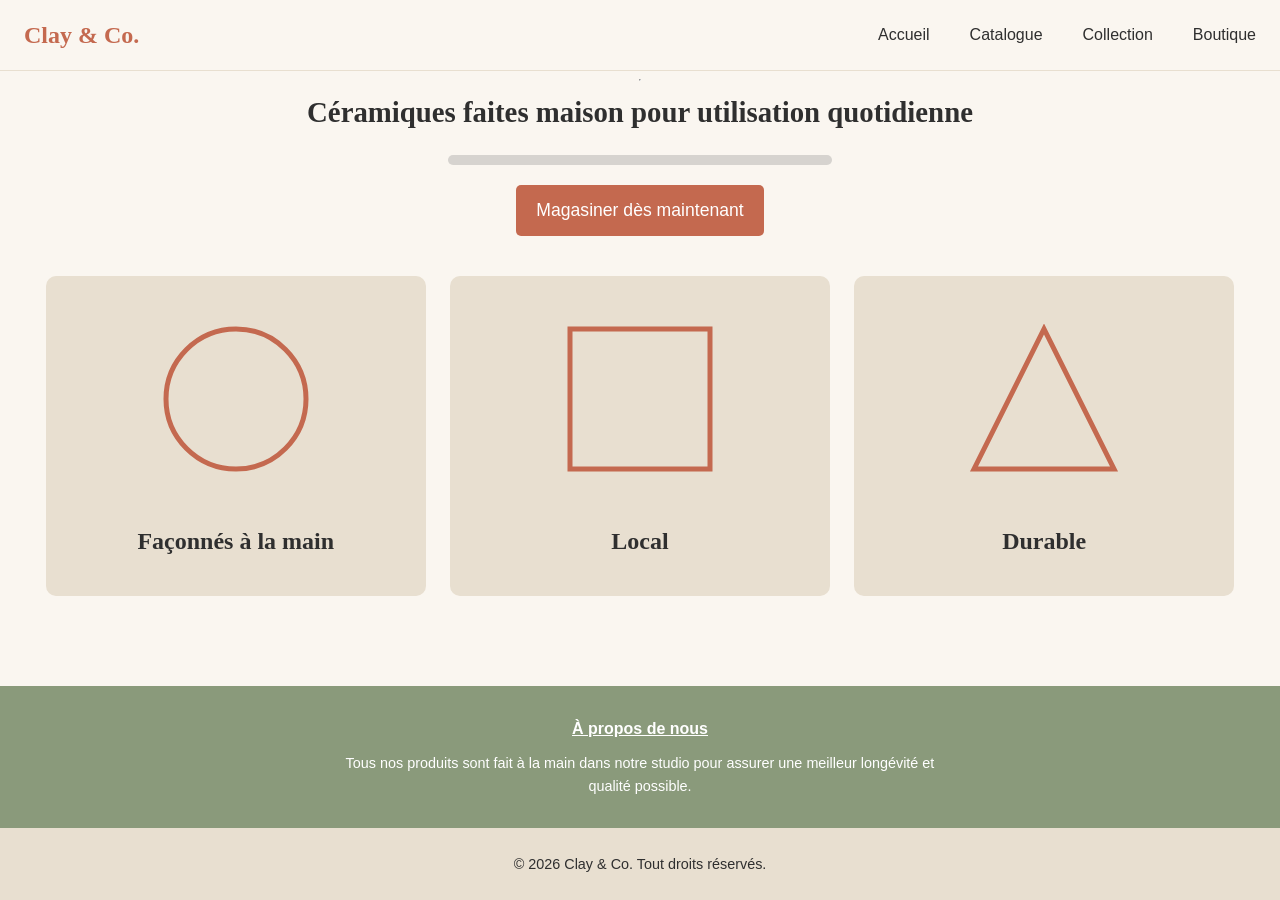
==== pages/index.html @ 54d86fa4 "Page d'accueil du site web Clay & Co." ====
<!-- Équipe 10: Félix Désilets (20377097),  Jonathan Audet (20373865) ... -->
<!DOCTYPE html>
<html lang="fr">
	<head>
		<meta charset="UTF-8"/>
		<link rel="stylesheet" href="../styles/style.css">
		<title>Accueil</title>
	</head>

	<body>
		<header>
			<div class="logo">Clay &amp; Co. </div>
			<nav> 
				<a href="./index.html">Accueil</a>		
				<a href="./catalogue.html">Catalogue</a>
				<a href="./collection.html">Collection</a>
				<a href="./boutique.html">Boutique</a>
			</nav>
			
		</header>
		
		<hr>

		<main>
			<h2>Céramiques faites maison pour utilisation quotidienne</h2>
			
			<hr id="spacer">

				<div id="boite-bouton">
					<button type="button" onclick="window.location.href='./catalogue.html'">Magasiner dès maintenant</button>
				</div>
			
				<section id="boites">
				<div class="boite">
					<svg xmlns="http://www.w3.org/2000/svg" width="150" height="150">
						<circle cx="75" cy="75" r="70" stroke="#C4694F" fill="#E8DFD0" stroke-width="5" />
					</svg>	
					<p>Façonnés à la main</p>
				</div>

				<div class="boite">
					<svg xmlns="http://www.w3.org/2000/svg" width="150" height="150">
						<rect x="5" y="5" width="140" height="140" stroke="#C4694F" fill="#E8DFD0" stroke-width="5"/>
					</svg>
					<p>Local</p>
				</div>

				<div class="boite">
					<svg xmlns="http://www.w3.org/2000/svg" width="150" height="150">
						<polygon points= "5,145 75,5 145,145" stroke="#C4694F" fill="#E8DFD0" stroke-width="5" />
					</svg>
					<p>Durable</p>
				</div>
			</section>
			
		</main>
		
		<section id="a-propos">
  			<h4>À propos de nous</h4>
  			<p>Tous nos produits sont fait à la main dans notre studio pour assurer une meilleur longévité et qualité possible.</p>
		</section>

		<footer class="droits">
				<p> &copy; 2026 Clay &amp; Co. Tout droits réservés.</p>
		</footer>
	</body>
</html>
---- styles/style.css ----
/* Équipe 10: Félix Désilets (20377097), ...*/
body {
  margin: 0;
  min-height: 100vh;
  display: flex;
  flex-direction: column;
  background-color: #FAF6F0;
  color: #2F2F2F;
  font-family: 'Lato', sans-serif;
  line-height: 1.6;
}

header {
  display: flex;
  justify-content: space-between;
  align-items: center;
  padding: 16px 24px;
  border-bottom: 1px solid #E8DFD0;
}

.logo {
  margin: 0;
  font-family: 'Playfair Display', serif;
  font-size: 24px;
  color: #C4694F;
  font-weight: bold;
}

nav {
  display: flex;
  gap: 40px;
}

nav a {
  text-decoration: none;
  color: #2F2F2F;
}

nav a:hover {
  color: #C4694F;
}

nav a.active {
  color: #C4694F;
  font-weight: bold;
}

main {
  flex: 1;
  margin: 0;
  font-family: 'Lato', sans-serif;
}

#a-propos {
  background-color: #8A9A7B;
  color: #2F2F2F;
  text-align: center;
  padding: 20px 0;
  margin:0;
  margin-bottom: 0;
}

#a-propos h4 {
  margin: 10px auto;
  color: White;
  text-decoration: underline;
}

#a-propos p {
  max-width: 600px;
  margin: 10px auto;
  color: White;
  font-size: 0.9rem;
}

.droits {
  background-color: #E8DFD0;
  color: #2F2F2F;
  text-align: center;
  padding: 10px;
  font-size: 0.9rem;
  margin-top: 0;
}

main h2 {
  text-align: center;
  margin-top: 0;
  font-size: 1.8rem;
  font-family: 'Playfair Display', serif;
  margin-bottom: 10px;
}

.boite {
  background-color: #e8dfd0;
  flex:1;
  padding: 4% 4% 3% 4%;
  text-align: center;
  border-radius: 10px;
}

#boites {
  display: flex;
  gap: 2%;
  max-width: 98%;
  margin: 20px 2%;
  padding: 20px;
}

#boites svg {
  text-align: center;
}

.boite p {
  text-align: center;
  margin: 40px 0 0 0;
  color: #2F2F2F;
  opacity: 1;
  font-size: 1.5rem;
  font-family: 'Playfair Display', serif;
  font-weight: bold;
}

#spacer {
  background-color:gray;
  height: 10px;
  margin: 20px 35%;
  border-radius: 10px;
  opacity: 0.3;
  border: none;
}

#boite-bouton button {
  background-color: #C4694F;
  color: white;
  padding: 15px 20px;
  border-radius: 5px;
  display: inline-block;
  border: none;
  font-family: inherit;
  font-size: 1.1rem;
  transition: background-color 0.2s;
}

#boite-bouton button:hover {
  background-color: #A0523D;
  cursor: pointer;
}

#boite-bouton button:active {
  background-color: #8B3E2F;
  transform: translateY(2px);
}

#boite-bouton {
  text-align: center;
  margin: 15px 0;
}
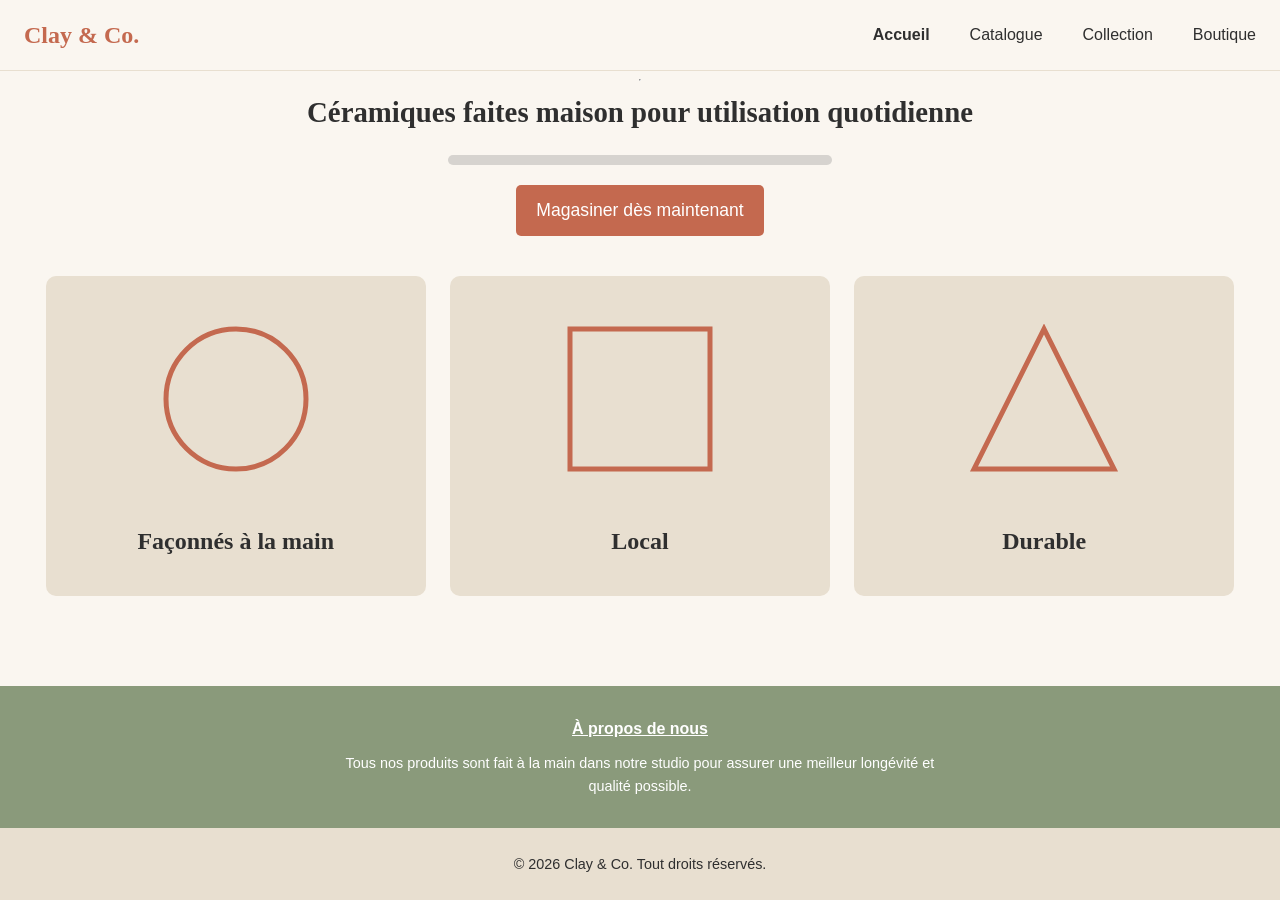
==== commit 7959f6cd: "FCT Mise en évidence de la page sélectionné dans le nav" ====
--- a/pages/index.html
+++ b/pages/index.html
@@ -11,7 +11,7 @@
 		<header>
 			<div class="logo">Clay &amp; Co. </div>
 			<nav> 
-				<a href="./index.html">Accueil</a>		
+				<a href="./index.html"><strong>Accueil</strong></a>		
 				<a href="./catalogue.html">Catalogue</a>
 				<a href="./collection.html">Collection</a>
 				<a href="./boutique.html">Boutique</a>
--- a/styles/style.css
+++ b/styles/style.css
@@ -1,10 +1,17 @@
-/* Équipe 10: Félix Désilets (20377097), ...*/
+/* Équipe 10: Félix Désilets (20377097), Jonathan Audet (20373865) */
+:root {
+  --beige-creme: #FAF6F0;
+  --beige-sable: #E8DFD0;
+  --orange-terracota: #C4694F;
+  --vert-sage: #8A9A7B;
+}
+
 body {
   margin: 0;
   min-height: 100vh;
   display: flex;
   flex-direction: column;
-  background-color: #FAF6F0;
+  background-color: var(--beige-creme);
   color: #2F2F2F;
   font-family: 'Lato', sans-serif;
   line-height: 1.6;
@@ -15,34 +22,7 @@
   justify-content: space-between;
   align-items: center;
   padding: 16px 24px;
-  border-bottom: 1px solid #E8DFD0;
-}
-
-.logo {
-  margin: 0;
-  font-family: 'Playfair Display', serif;
-  font-size: 24px;
-  color: #C4694F;
-  font-weight: bold;
-}
-
-nav {
-  display: flex;
-  gap: 40px;
-}
-
-nav a {
-  text-decoration: none;
-  color: #2F2F2F;
-}
-
-nav a:hover {
-  color: #C4694F;
-}
-
-nav a.active {
-  color: #C4694F;
-  font-weight: bold;
+  border-bottom: 1px solid var(--beige-sable);
 }
 
 main {
@@ -51,30 +31,68 @@
   font-family: 'Lato', sans-serif;
 }
 
-#a-propos {
-  background-color: #8A9A7B;
-  color: #2F2F2F;
-  text-align: center;
-  padding: 20px 0;
-  margin:0;
-  margin-bottom: 0;
-}
-
-#a-propos h4 {
-  margin: 10px auto;
-  color: White;
-  text-decoration: underline;
-}
-
-#a-propos p {
-  max-width: 600px;
-  margin: 10px auto;
-  color: White;
-  font-size: 0.9rem;
-}
+main h2 {
+  text-align: center;
+  margin-top: 0;
+  font-size: 1.8rem;
+  font-family: 'Playfair Display', serif;
+  margin-bottom: 10px;
+}
+
+nav { 
+  display: flex;
+  gap: 40px;
+}
+
+nav a {
+  text-decoration: none;
+  color: #2F2F2F;
+}
+
+nav a:hover {
+  color: var(--orange-terracota);
+}
+
+nav a.active {
+  color: var(--orange-terracota);
+  font-weight: bold;
+}
+
+table caption {
+  font-weight: bold;
+}
+
+/* TODO: Passer en flow rangée sur mobile.*/
+@media (max-width: 480px) {
+  .grille {
+    display: grid;
+    column-gap: 64px;
+    grid-auto-flow: row;
+    justify-content: center;
+  }
+}
+
+.grille {
+  display: grid;
+  column-gap: 64px;
+  grid-auto-flow: column;
+  justify-content: center;
+}
+
+.logo {
+  margin: 0;
+  font-family: 'Playfair Display', serif;
+  font-size: 24px;
+  color: var(--orange-terracota);
+  font-weight: bold;
+}
+
+/*.logo::before {
+  content: "Clay & Co. ";
+}*/
 
 .droits {
-  background-color: #E8DFD0;
+  background-color: var(--beige-sable);
   color: #2F2F2F;
   text-align: center;
   padding: 10px;
@@ -82,42 +100,14 @@
   margin-top: 0;
 }
 
-main h2 {
-  text-align: center;
-  margin-top: 0;
-  font-size: 1.8rem;
-  font-family: 'Playfair Display', serif;
-  margin-bottom: 10px;
-}
-
-.boite {
-  background-color: #e8dfd0;
-  flex:1;
-  padding: 4% 4% 3% 4%;
-  text-align: center;
-  border-radius: 10px;
-}
-
-#boites {
-  display: flex;
-  gap: 2%;
-  max-width: 98%;
-  margin: 20px 2%;
-  padding: 20px;
-}
-
-#boites svg {
-  text-align: center;
-}
-
-.boite p {
-  text-align: center;
-  margin: 40px 0 0 0;
-  color: #2F2F2F;
-  opacity: 1;
-  font-size: 1.5rem;
-  font-family: 'Playfair Display', serif;
-  font-weight: bold;
+/*.droits::before {
+  content: "© 2026 Clay & Co. Tout droits réservés.";
+}*/
+
+.rangée {
+  display: flex;
+  flex-direction: row;
+  justify-content: center;
 }
 
 #spacer {
@@ -127,10 +117,68 @@
   border-radius: 10px;
   opacity: 0.3;
   border: none;
+}				
+
+/* Accueil */
+.boite {
+  background-color: var(--beige-sable);
+  flex:1;
+  padding: 4% 4% 3% 4%;
+  text-align: center;
+  border-radius: 10px;
+}
+
+.boite p {
+  text-align: center;
+  margin: 40px 0 0 0;
+  color: #2F2F2F;
+  opacity: 1;
+  font-size: 1.5rem;
+  font-family: 'Playfair Display', serif;
+  font-weight: bold;
+}
+
+#a-propos {
+  background-color: var(--vert-sage);
+  color: #2F2F2F;
+  text-align: center;
+  padding: 20px 0;
+  margin:0;
+  margin-bottom: 0;
+}
+
+#a-propos h4 {
+  margin: 10px auto;
+  color: White;
+  text-decoration: underline;
+}
+
+#a-propos p {
+  max-width: 600px;
+  margin: 10px auto;
+  color: White;
+  font-size: 0.9rem;
+}
+
+#boites {
+  display: flex;
+  gap: 2%;
+  max-width: 98%;
+  margin: 20px 2%;
+  padding: 20px;
+}
+
+#boites svg {
+  text-align: center;
+}
+
+#boite-bouton {
+  text-align: center;
+  margin: 15px 0;
 }
 
 #boite-bouton button {
-  background-color: #C4694F;
+  background-color: var(--orange-terracota);
   color: white;
   padding: 15px 20px;
   border-radius: 5px;
@@ -151,7 +199,30 @@
   transform: translateY(2px);
 }
 
-#boite-bouton {
-  text-align: center;
-  margin: 15px 0;
-}+/* Boutique */
+.boutique-paragraphe {
+  height: max-content;
+  width: min-content;
+  min-width: 20vw;
+}
+
+.page-boutique h1 {
+  text-align: center;
+  margin-top: 0;
+  font-size: 2.4rem;
+  font-family: 'Playfair Display', serif;
+  margin-bottom: 10px;
+}
+
+.page-boutique main {
+  justify-content: center;
+  margin: 0 20%;
+}
+
+.page-boutique main a {
+  color: var(--orange-terracota);
+}
+
+.page-boutique main a:hover {
+  color: #8B3E2F;
+}
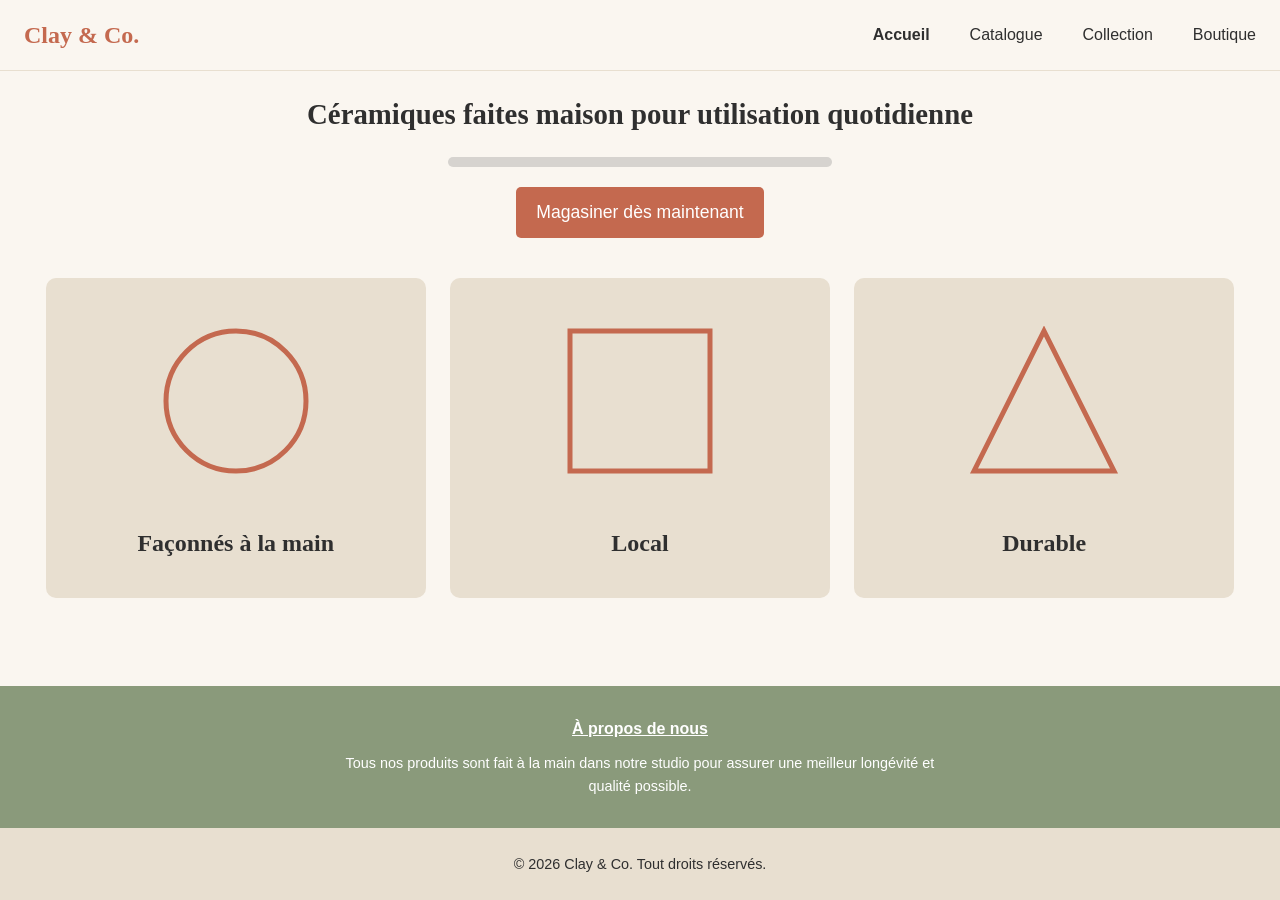
==== commit 55effc45: "Ajout du catalogue et responsive" ====
--- a/pages/index.html
+++ b/pages/index.html
@@ -5,6 +5,7 @@
 		<meta charset="UTF-8"/>
 		<link rel="stylesheet" href="../styles/style.css">
 		<title>Accueil</title>
+		<meta name="viewport" content="width=device-width, initial-scale=1">
 	</head>
 
 	<body>
@@ -18,8 +19,7 @@
 			</nav>
 			
 		</header>
-		
-		<hr>
+	
 
 		<main>
 			<h2>Céramiques faites maison pour utilisation quotidienne</h2>
@@ -30,7 +30,7 @@
 					<button type="button" onclick="window.location.href='./catalogue.html'">Magasiner dès maintenant</button>
 				</div>
 			
-				<section id="boites">
+			<section id="boites">
 				<div class="boite">
 					<svg xmlns="http://www.w3.org/2000/svg" width="150" height="150">
 						<circle cx="75" cy="75" r="70" stroke="#C4694F" fill="#E8DFD0" stroke-width="5" />
--- a/styles/style.css
+++ b/styles/style.css
@@ -33,7 +33,7 @@
 
 main h2 {
   text-align: center;
-  margin-top: 0;
+  margin-top: 20px;
   font-size: 1.8rem;
   font-family: 'Playfair Display', serif;
   margin-bottom: 10px;
@@ -206,17 +206,15 @@
   min-width: 20vw;
 }
 
-.page-boutique h1 {
-  text-align: center;
-  margin-top: 0;
-  font-size: 2.4rem;
+.page-boutique h2 {
+  text-align: center;
   font-family: 'Playfair Display', serif;
   margin-bottom: 10px;
 }
 
 .page-boutique main {
   justify-content: center;
-  margin: 0 20%;
+  margin: 0 auto;
 }
 
 .page-boutique main a {
@@ -226,3 +224,122 @@
 .page-boutique main a:hover {
   color: #8B3E2F;
 }
+
+.rangée {
+  display: flex;
+  flex-wrap: wrap;
+  gap: 32px;
+  align-items: center;
+}
+
+#div-horaire {
+  display: flex;
+  justify-content: center;
+  border: 1px solid var(--beige-sable);
+}
+
+table {
+  border-collapse:collapse;
+  background-color: var(--beige-sable);
+  overflow: hidden;
+  
+}
+
+th, td {
+  padding: 8px 16px;
+}
+
+th {
+  text-align: left;
+}
+
+tr:nth-child(even) {
+  background-color:antiquewhite;
+}
+
+
+
+
+/* Catalogue */
+
+#grille{
+  display: grid;
+  grid-template-columns: repeat(4, 1fr);
+  gap: 20px;
+  margin: 20px;
+}
+
+.produit {
+  display: flex;
+  align-items: center;
+  flex-direction: column;
+  background-color: var(--beige-sable);
+  border-radius: 15px;
+  border: 2px solid var(--orange-terracota)
+}
+
+.produit-image {
+  width: 40%;
+  height: auto;
+  margin-top: 10px;
+}
+
+.produit-info {
+  padding: 0 10px 10px;
+  text-align: center;
+  font-size: 0.9rem;
+}
+
+.produit:hover {
+  transform: scale(1.2);
+}
+
+
+
+
+
+
+
+
+
+
+
+
+ /*doit être à la fin*/
+@media (max-width: 600px) {
+  #grille {
+    grid-template-columns: 1fr;
+  }
+
+  .rangée {
+    flex-direction: column;
+  }
+
+  main { 
+    padding: 12px;
+  }
+
+  h1 {
+    font-size: 1.8em
+  }
+  
+  h2 {
+    font-size: 1.4em;
+  }
+  
+  img {
+    max-width: 100%;
+    height: auto;
+  }
+
+  nav {
+    display: flex;
+    flex-direction: column;
+    text-align: center;
+  }
+
+  nav a {
+    padding: 10px;
+  }
+
+}   
